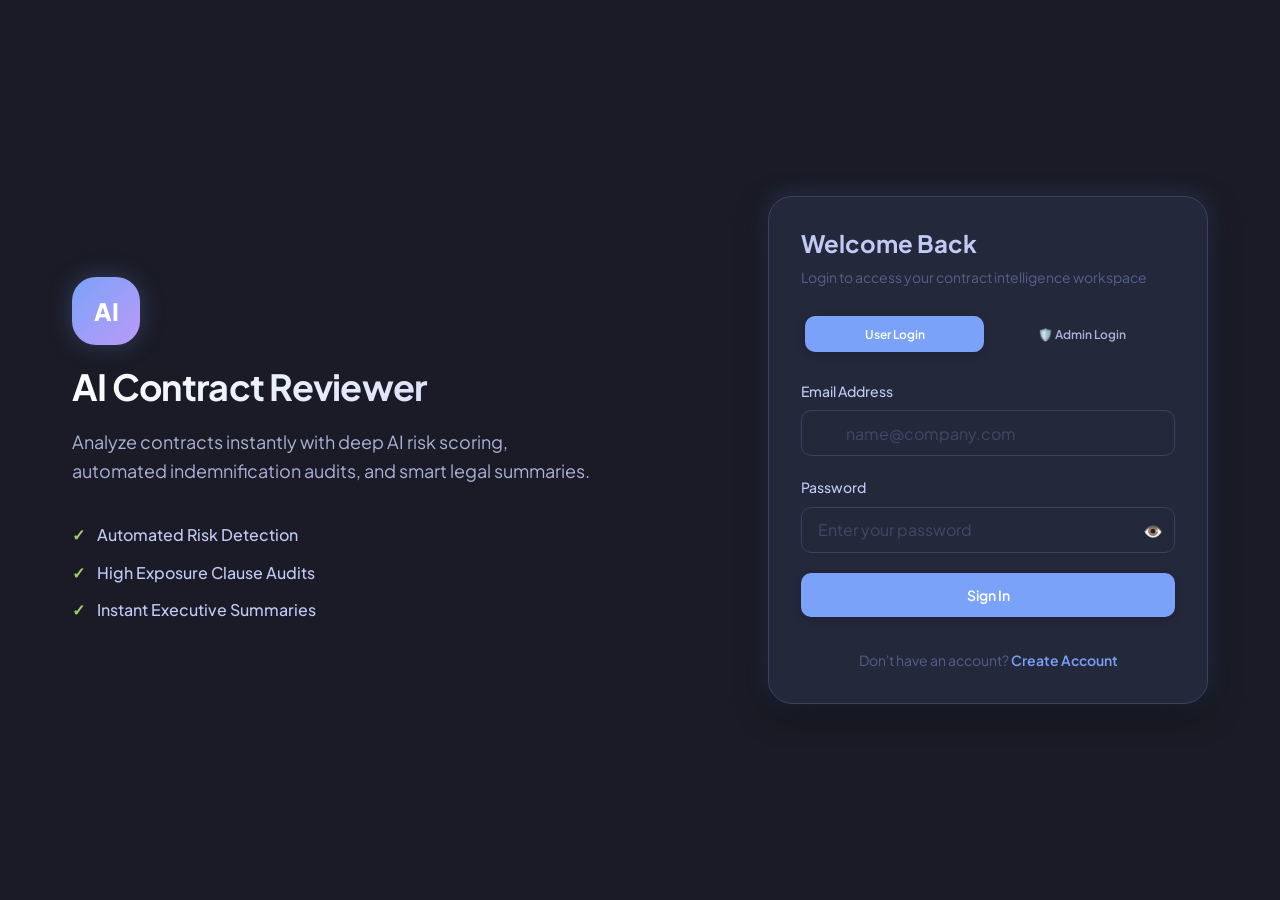
==== Frontend/index.html @ f188f784 "exist project" ====
<!doctype html>
<html lang="en">
  <head>
    <meta charset="UTF-8" />
    <meta name="viewport" content="width=device-width, initial-scale=1.0" />
    <meta name="description" content="AI-powered contract reviewer for intelligent risk detection, clause breakdown, and legal insights." />
    <title>AI Contract Reviewer - Sign In</title>

    <!-- Global Theme & Component Styles -->
    <link rel="stylesheet" href="./css/theme.css" />
    <link rel="stylesheet" href="./css/components/button.css" />
    <link rel="stylesheet" href="./css/components/card.css" />
    <link rel="stylesheet" href="./css/components/input.css" />
    <link rel="stylesheet" href="./css/login.css" />
  </head>

  <body>
    <!-- Toast Notification Container -->
    <div id="toast-container" class="toast-container"></div>

    <main class="login-container">
      <!-- Branding Section -->
      <section class="brand-section">
        <div class="brand-logo" aria-label="AI Logo">AI</div>
        <h1>AI Contract Reviewer</h1>
        <p>
          Analyze contracts instantly with deep AI risk scoring, automated indemnification audits, and smart legal summaries.
        </p>

        <div class="feature-list">
          <span><strong class="check-icon">✓</strong> Automated Risk Detection</span>
          <span><strong class="check-icon">✓</strong> High Exposure Clause Audits</span>
          <span><strong class="check-icon">✓</strong> Instant Executive Summaries</span>
        </div>
      </section>

      <!-- Login Card -->
      <section class="card card-glass login-card">
        <div class="login-header">
          <h2 id="login-title">Welcome Back</h2>
          <p id="login-subtitle">Login to access your contract intelligence workspace</p>
        </div>

        <!-- Login Mode Switcher Tabs -->
        <div class="login-mode-tabs" style="display: flex; gap: 0.5rem; margin-bottom: 1.5rem; background: var(--color-surface); padding: 0.25rem; border-radius: var(--radius-md);">
          <button type="button" id="userModeBtn" class="btn btn-sm btn-primary" style="flex: 1;">User Login</button>
          <button type="button" id="adminModeBtn" class="btn btn-sm btn-ghost" style="flex: 1;">🛡️ Admin Login</button>
        </div>

        <form id="login-form" novalidate>
          <div class="input-group">
            <label class="input-label" for="email">Email Address</label>
            <div class="input-wrapper">
              <input
                class="input"
                id="email"
                type="email"
                placeholder="name@company.com"
                autocomplete="email"
                required
              />
            </div>
          </div>

          <div class="input-group">
            <label class="input-label" for="password">Password</label>
            <div class="password-wrapper">
              <input
                class="input"
                id="password"
                type="password"
                placeholder="Enter your password"
                autocomplete="current-password"
                required
              />
              <button type="button" class="password-toggle" id="togglePassword" aria-label="Toggle password visibility">
                👁️
              </button>
            </div>
          </div>

          <button type="submit" class="btn btn-primary btn-block" id="loginButton">
            Sign In
          </button>

          <div class="auth-footer" id="auth-footer">
            <p>Don't have an account? <a href="register.html" class="auth-link">Create Account</a></p>
          </div>
        </form>
      </section>
    </main>

    <!-- Scripts -->
    <script src="./js/api.js"></script>
    <script src="./js/auth.js"></script>
  </body>
</html>
---- Frontend/css/theme.css ----
/* ==========================================
   AI Contract Reviewer - Design System Theme
   Theme: Tokyo Night AI SaaS
========================================== */

@import url('https://fonts.googleapis.com/css2?family=Plus+Jakarta+Sans:wght@300;400;500;600;700;800&family=JetBrains+Mono:wght@400;500;600&display=swap');

:root {
  /* Color Palette - Tokyo Night Premium Dark */
  --color-bg: #1a1b26;
  --color-bg-secondary: #16161e;
  --color-surface: #24283b;
  --color-surface-hover: #2f354f;
  --color-surface-elevated: #1f2335;
  --color-border: #3b4261;
  --color-border-subtle: #292e42;

  /* Accent Colors */
  --color-primary: #7aa2f8;
  --color-primary-hover: #89ddff;
  --color-primary-muted: rgba(122, 162, 247, 0.15);
  --color-secondary: #bb9af7;
  --color-accent: #7dcfff;

  /* Status Colors */
  --color-success: #9ece6a;
  --color-warning: #e0af68;
  --color-danger: #f7768e;
  --color-info: #7dcfff;

  /* Text Colors */
  --color-text-light: #c0caf5;
  --color-text: #a9b1d6;
  --color-text-muted: #565f89;
  --color-text-disabled: #414868;

  /* Gradients */
  --gradient-primary: linear-gradient(135deg, #7aa2f8 0%, #bb9af7 100%);
  --gradient-glow: linear-gradient(135deg, rgba(122, 162, 247, 0.2) 0%, rgba(187, 154, 247, 0.2) 100%);
  --gradient-surface: linear-gradient(180deg, rgba(36, 40, 59, 0.8) 0%, rgba(26, 27, 38, 0.9) 100%);
  --gradient-danger: linear-gradient(135deg, #f7768e 0%, #ff9e64 100%);

  /* Typography */
  --font-family: 'Plus Jakarta Sans', -apple-system, BlinkMacSystemFont, 'Segoe UI', Roboto, sans-serif;
  --font-mono: 'JetBrains Mono', monospace;

  --font-xs: 0.75rem;     /* 12px */
  --font-sm: 0.875rem;    /* 14px */
  --font-md: 1rem;        /* 16px */
  --font-lg: 1.125rem;    /* 18px */
  --font-xl: 1.25rem;     /* 20px */
  --font-2xl: 1.5rem;     /* 24px */
  --font-3xl: 1.875rem;   /* 30px */
  --font-4xl: 2.25rem;    /* 36px */

  --weight-normal: 400;
  --weight-medium: 500;
  --weight-semibold: 600;
  --weight-bold: 700;
  --weight-extrabold: 800;

  /* Spacing */
  --space-1: 0.25rem;   /* 4px */
  --space-2: 0.5rem;    /* 8px */
  --space-3: 0.75rem;   /* 12px */
  --space-4: 1rem;      /* 16px */
  --space-5: 1.25rem;   /* 20px */
  --space-6: 1.5rem;    /* 24px */
  --space-8: 2rem;      /* 32px */
  --space-10: 2.5rem;   /* 40px */
  --space-12: 3rem;     /* 48px */

  /* Border Radii */
  --radius-sm: 6px;
  --radius-md: 10px;
  --radius-lg: 16px;
  --radius-xl: 24px;
  --radius-round: 9999px;

  /* Shadows */
  --shadow-sm: 0 2px 8px rgba(0, 0, 0, 0.2);
  --shadow-md: 0 4px 20px rgba(0, 0, 0, 0.35);
  --shadow-lg: 0 10px 30px rgba(0, 0, 0, 0.5);
  --shadow-glow: 0 0 25px rgba(122, 162, 247, 0.25);

  /* Layout */
  --sidebar-width: 260px;
  --header-height: 70px;
  --container-width: 1200px;
  --z-fixed: 100;
  --z-modal: 1000;

  /* Transitions */
  --transition-fast: 0.15s ease;
  --transition-normal: 0.25s cubic-bezier(0.4, 0, 0.2, 1);
  --transition-slow: 0.4s cubic-bezier(0.4, 0, 0.2, 1);
}

/* ==========================================
   CSS Reset & Base Styles
========================================== */
*, *::before, *::after {
  box-sizing: border-box;
  margin: 0;
  padding: 0;
}

html {
  font-size: 16px;
  scroll-behavior: smooth;
  color-scheme: dark;
}

body {
  font-family: var(--font-family);
  background-color: var(--color-bg);
  color: var(--color-text);
  line-height: 1.6;
  min-height: 100vh;
  -webkit-font-smoothing: antialiased;
  -moz-osx-font-smoothing: grayscale;
  overflow-x: hidden;
}

a {
  color: var(--color-primary);
  text-decoration: none;
  transition: color var(--transition-fast);
}

a:hover {
  color: var(--color-primary-hover);
}

h1, h2, h3, h4, h5, h6 {
  color: var(--color-text-light);
  font-weight: var(--weight-bold);
  line-height: 1.2;
}

button, input, select, textarea {
  font-family: inherit;
  font-size: inherit;
  color: inherit;
}

button {
  cursor: pointer;
  border: none;
  background: none;
}

ul, ol {
  list-style: none;
}

img, svg {
  max-width: 100%;
  display: block;
}

/* Custom Scrollbars */
::-webkit-scrollbar {
  width: 8px;
  height: 8px;
}

::-webkit-scrollbar-track {
  background: var(--color-bg-secondary);
}

::-webkit-scrollbar-thumb {
  background: var(--color-border);
  border-radius: var(--radius-round);
}

::-webkit-scrollbar-thumb:hover {
  background: var(--color-text-muted);
}

/* ==========================================
   Toast Notification Component
========================================== */
.toast-container {
  position: fixed;
  bottom: 24px;
  right: 24px;
  z-index: var(--z-modal);
  display: flex;
  flex-direction: column;
  gap: 12px;
  pointer-events: none;
}

.toast {
  pointer-events: auto;
  min-width: 300px;
  max-width: 420px;
  padding: 14px 18px;
  border-radius: var(--radius-md);
  background: var(--color-surface-elevated);
  border: 1px solid var(--color-border);
  color: var(--color-text-light);
  font-size: var(--font-sm);
  font-weight: var(--weight-medium);
  box-shadow: var(--shadow-lg);
  display: flex;
  align-items: center;
  gap: 12px;
  transform: translateY(20px);
  opacity: 0;
  transition: all var(--transition-normal);
}

.toast.show {
  transform: translateY(0);
  opacity: 1;
}

.toast-success {
  border-left: 4px solid var(--color-success);
}

.toast-error {
  border-left: 4px solid var(--color-danger);
}

.toast-info {
  border-left: 4px solid var(--color-info);
}

/* ==========================================
   Modal Component Overlay
========================================== */
.modal-backdrop {
  position: fixed;
  top: 0;
  left: 0;
  width: 100vw;
  height: 100vh;
  background: rgba(15, 16, 22, 0.75);
  backdrop-filter: blur(8px);
  z-index: var(--z-modal);
  display: flex;
  align-items: center;
  justify-content: center;
  padding: var(--space-4);
  opacity: 0;
  visibility: hidden;
  transition: all var(--transition-normal);
}

.modal-backdrop.active {
  opacity: 1;
  visibility: visible;
}

.modal-content {
  background: var(--color-surface);
  border: 1px solid var(--color-border);
  border-radius: var(--radius-xl);
  width: 100%;
  max-width: 540px;
  padding: var(--space-8);
  box-shadow: var(--shadow-lg), var(--shadow-glow);
  transform: scale(0.95) translateY(10px);
  transition: all var(--transition-normal);
}

.modal-backdrop.active .modal-content {
  transform: scale(1) translateY(0);
}
---- Frontend/css/components/button.css ----
/*
==================================================

AI Contract Reviewer

File:
button.css

Responsibility:
Reusable Button Components

Author:
OpenAI + Parth

Theme:
Tokyo Night AI SaaS

==================================================
*/

/* ==================================================
   BASE BUTTON
================================================== */

.btn {
  display: inline-flex;

  align-items: center;

  justify-content: center;

  gap: var(--space-2);

  height: 44px;

  padding: 0 var(--space-6);

  border-radius: var(--radius-md);

  font-size: var(--font-sm);

  font-weight: var(--weight-semibold);

  font-family: var(--font-family);

  color: var(--color-text-light);

  background: transparent;

  border: 1px solid transparent;

  transition: all var(--transition-normal);

  user-select: none;

  white-space: nowrap;
}

/* ==================================================
   BUTTON HOVER
================================================== */

.btn:hover {
  transform: translateY(-1px);
}

/* ==================================================
   BUTTON ACTIVE
================================================== */

.btn:active {
  transform: translateY(0);
}

/* ==================================================
   BUTTON DISABLED
================================================== */

.btn:disabled {
  opacity: 0.5;

  cursor: not-allowed;

  transform: none;
}

/* ==================================================
   PRIMARY BUTTON
================================================== */

.btn-primary {
  color: #ffffff;

  background: var(--color-primary);

  box-shadow: var(--shadow-sm);
}

.btn-primary:hover {
  background: var(--color-primary-hover);

  box-shadow: var(--shadow-glow);
}

/* ==================================================
   SECONDARY BUTTON
================================================== */

.btn-secondary {
  color: #ffffff;

  background: var(--color-secondary);

  box-shadow: var(--shadow-sm);
}

.btn-secondary:hover {
  opacity: 0.9;

  box-shadow: var(--shadow-glow);
}

/* ==================================================
   OUTLINE BUTTON
================================================== */

.btn-outline {
  color: var(--color-primary);

  background: transparent;

  border: 1px solid var(--color-primary);
}

.btn-outline:hover {
  color: #ffffff;

  background: var(--color-primary);
}

/* ==================================================
   SUCCESS BUTTON
================================================== */

.btn-success {
  color: #ffffff;

  background: var(--color-success);
}

.btn-success:hover {
  filter: brightness(1.1);
}

/* ==================================================
   WARNING BUTTON
================================================== */

.btn-warning {
  color: #ffffff;

  background: var(--color-warning);
}

/* ==================================================
   DANGER BUTTON
================================================== */

.btn-danger {
  color: #ffffff;

  background: var(--color-danger);
}

.btn-danger:hover {
  filter: brightness(1.1);
}

/* ==================================================
   GHOST BUTTON
================================================== */

.btn-ghost {
  color: var(--color-text);

  background: transparent;
}

.btn-ghost:hover {
  background: var(--color-surface-hover);
}

/* ==================================================
   ICON BUTTON
================================================== */

.btn-icon {
  width: 44px;

  height: 44px;

  padding: 0;

  border-radius: var(--radius-md);
}

/* ==================================================
   BUTTON SIZES
================================================== */

/*
   Small
*/

.btn-sm {
  height: 36px;

  padding: 0 var(--space-4);

  font-size: var(--font-xs);
}

/*
   Large
*/

.btn-lg {
  height: 52px;

  padding: 0 var(--space-8);

  font-size: var(--font-md);
}

/* ==================================================
   FULL WIDTH BUTTON
================================================== */

.btn-block {
  width: 100%;
}

/* ==================================================
   LOADING STATE
================================================== */

.btn-loading {
  position: relative;

  color: transparent;

  pointer-events: none;
}

.btn-loading::after {
  content: "";

  width: 18px;

  height: 18px;

  border-radius: 50%;

  border: 2px solid rgba(255, 255, 255, 0.4);

  border-top-color: #ffffff;

  animation: button-spin 0.8s linear infinite;

  position: absolute;
}

/* ==================================================
   BUTTON ANIMATION
================================================== */

@keyframes button-spin {
  from {
    transform: rotate(0deg);
  }

  to {
    transform: rotate(360deg);
  }
}

/* ==================================================
   RESPONSIVE
================================================== */

@media (max-width: 768px) {
  .btn {
    width: 100%;
  }
}
---- Frontend/css/components/card.css ----
/*
==================================================

AI Contract Reviewer

File:
card.css

Responsibility:
Reusable Card Components

Author:
OpenAI + Parth

Theme:
Tokyo Night AI SaaS

==================================================
*/

/* ==================================================
   BASE CARD
================================================== */

.card {
  background: var(--color-surface);

  border: 1px solid var(--color-border);

  border-radius: var(--radius-lg);

  box-shadow: var(--shadow-md);

  padding: var(--space-6);

  transition: all var(--transition-normal);

  overflow: hidden;
}

/* ==================================================
   CARD HOVER
================================================== */

.card-hover:hover {
  transform: translateY(-4px);

  border-color: rgba(122, 162, 247, 0.35);

  box-shadow: var(--shadow-glow);
}

/* ==================================================
   GLASS CARD
================================================== */

.card-glass {
  background: rgba(36, 40, 59, 0.75);

  backdrop-filter: blur(14px);

  border: 1px solid rgba(255, 255, 255, 0.08);
}

/* ==================================================
   CARD HEADER
================================================== */

.card-header {
  display: flex;

  align-items: center;

  justify-content: space-between;

  gap: var(--space-4);

  margin-bottom: var(--space-5);
}

/* ==================================================
   CARD TITLE
================================================== */

.card-title {
  color: var(--color-text-light);

  font-size: var(--font-lg);

  font-weight: var(--weight-semibold);

  line-height: 1.3;
}

/* ==================================================
   CARD DESCRIPTION
================================================== */

.card-description {
  margin-top: var(--space-2);

  color: var(--color-text-muted);

  font-size: var(--font-sm);
}

/* ==================================================
   CARD BODY
================================================== */

.card-body {
  color: var(--color-text);

  font-size: var(--font-md);
}

/* ==================================================
   CARD FOOTER
================================================== */

.card-footer {
  display: flex;

  align-items: center;

  justify-content: flex-end;

  gap: var(--space-3);

  margin-top: var(--space-6);

  padding-top: var(--space-5);

  border-top: 1px solid var(--color-border);
}

/* ==================================================
   CARD VARIANTS
================================================== */

/*
   Primary Accent Card
*/

.card-primary {
  border-color: rgba(122, 162, 247, 0.35);
}

/*
   Success Card
*/

.card-success {
  border-color: rgba(158, 206, 106, 0.35);
}

/*
   Warning Card
*/

.card-warning {
  border-color: rgba(224, 175, 104, 0.35);
}

/*
   Danger Card
*/

.card-danger {
  border-color: rgba(247, 118, 142, 0.35);
}

/* ==================================================
   STAT CARD
================================================== */

.stat-card {
  display: flex;

  flex-direction: column;

  gap: var(--space-3);
}

.stat-label {
  color: var(--color-text-muted);

  font-size: var(--font-sm);

  font-weight: var(--weight-medium);
}

.stat-value {
  color: var(--color-text-light);

  font-size: var(--font-3xl);

  font-weight: var(--weight-bold);
}

/* ==================================================
   ICON CARD
================================================== */

.card-icon {
  width: 48px;

  height: 48px;

  display: flex;

  align-items: center;

  justify-content: center;

  border-radius: var(--radius-md);

  background: rgba(122, 162, 247, 0.15);

  color: var(--color-primary);

  font-size: var(--font-xl);
}

/* ==================================================
   EMPTY CARD
================================================== */

.card-empty {
  text-align: center;

  padding: var(--space-10);
}

.card-empty-title {
  color: var(--color-text-light);

  font-size: var(--font-xl);

  font-weight: var(--weight-semibold);
}

.card-empty-text {
  margin-top: var(--space-3);

  color: var(--color-text-muted);
}

/* ==================================================
   RESPONSIVE
================================================== */

@media (max-width: 768px) {
  .card {
    padding: var(--space-5);
  }

  .card-header {
    flex-direction: column;

    align-items: flex-start;
  }
}
---- Frontend/css/components/input.css ----
/*
==================================================

AI Contract Reviewer

File:
input.css

Responsibility:
Reusable Form Components

Author:
OpenAI + Parth

Theme:
Tokyo Night AI SaaS

==================================================
*/

/* ==================================================
   INPUT GROUP
================================================== */

.input-group {
  display: flex;

  flex-direction: column;

  gap: var(--space-2);

  width: 100%;
}

/* ==================================================
   LABEL
================================================== */

.input-label {
  color: var(--color-text-light);

  font-size: var(--font-sm);

  font-weight: var(--weight-medium);
}

/* ==================================================
   BASE INPUT
================================================== */

.input {
  width: 100%;

  height: 46px;

  padding: 0 var(--space-4);

  border-radius: var(--radius-md);

  border: 1px solid var(--color-border);

  background: var(--color-surface);

  color: var(--color-text-light);

  font-size: var(--font-md);

  transition: all var(--transition-normal);
}

/* ==================================================
   INPUT HOVER
================================================== */

.input:hover {
  border-color: rgba(122, 162, 247, 0.35);
}

/* ==================================================
   INPUT FOCUS
================================================== */

.input:focus {
  border-color: var(--color-primary);

  box-shadow: 0 0 0 3px rgba(122, 162, 247, 0.15);
}

/* ==================================================
   PLACEHOLDER
================================================== */

.input::placeholder {
  color: var(--color-text-disabled);
}

/* ==================================================
   TEXTAREA
================================================== */

.textarea {
  min-height: 120px;

  padding: var(--space-4);

  resize: vertical;

  line-height: 1.6;
}

/* ==================================================
   SELECT
================================================== */

.select {
  appearance: none;

  cursor: pointer;
}

/* ==================================================
   INPUT WITH ICON
================================================== */

.input-wrapper {
  position: relative;

  width: 100%;
}

.input-wrapper .input {
  padding-left: 44px;
}

.input-icon {
  position: absolute;

  left: var(--space-4);

  top: 50%;

  transform: translateY(-50%);

  color: var(--color-text-muted);

  pointer-events: none;
}

/* ==================================================
   PASSWORD INPUT
================================================== */

.password-wrapper {
  position: relative;
}

.password-toggle {
  position: absolute;

  right: var(--space-3);

  top: 50%;

  transform: translateY(-50%);

  color: var(--color-text-muted);

  cursor: pointer;

  transition: color var(--transition-fast);
}

.password-toggle:hover {
  color: var(--color-primary);
}

/* ==================================================
   VALIDATION STATES
================================================== */

.input-success {
  border-color: var(--color-success);
}

.input-error {
  border-color: var(--color-danger);
}

.input-warning {
  border-color: var(--color-warning);
}

/* ==================================================
   MESSAGE TEXT
================================================== */

.input-message {
  font-size: var(--font-xs);

  margin-top: var(--space-1);
}

.input-message.success {
  color: var(--color-success);
}

.input-message.error {
  color: var(--color-danger);
}

/* ==================================================
   SEARCH INPUT
================================================== */

.search-input {
  height: 42px;

  border-radius: var(--radius-round);

  background: var(--color-surface-elevated);
}

/* ==================================================
   FILE INPUT
================================================== */

.file-input {
  display: flex;

  align-items: center;

  justify-content: center;

  min-height: 120px;

  border: 1px dashed var(--color-border);

  border-radius: var(--radius-lg);

  cursor: pointer;

  transition: all var(--transition-normal);
}

.file-input:hover {
  border-color: var(--color-primary);

  background: rgba(122, 162, 247, 0.05);
}

/* ==================================================
   DISABLED
================================================== */

.input:disabled {
  opacity: 0.5;

  cursor: not-allowed;
}

/* ==================================================
   RESPONSIVE
================================================== */

@media (max-width: 768px) {
  .input {
    height: 44px;
  }
}
---- Frontend/css/login.css ----
/* ==================================================
   AI Contract Reviewer - Login & Register CSS
   Theme: Tokyo Night AI SaaS
================================================== */

.login-container {
  min-height: 100vh;
  display: grid;
  grid-template-columns: 1.2fr 440px;
  align-items: center;
  gap: var(--space-10);
  padding: var(--space-8);
  max-width: var(--container-width);
  margin: 0 auto;
}

/* Brand Section */
.brand-section {
  display: flex;
  flex-direction: column;
  gap: var(--space-5);
}

.brand-logo {
  width: 68px;
  height: 68px;
  display: flex;
  align-items: center;
  justify-content: center;
  border-radius: var(--radius-xl);
  background: var(--gradient-primary);
  color: #ffffff;
  font-size: var(--font-2xl);
  font-weight: var(--weight-extrabold);
  box-shadow: var(--shadow-glow);
  letter-spacing: -0.5px;
}

.brand-section h1 {
  font-size: var(--font-4xl);
  background: linear-gradient(135deg, #ffffff 0%, var(--color-text-light) 100%);
  -webkit-background-clip: text;
  -webkit-text-fill-color: transparent;
  letter-spacing: -0.02em;
}

.brand-section p {
  font-size: var(--font-lg);
  color: var(--color-text);
  max-width: 520px;
  line-height: 1.6;
}

/* Feature List */
.feature-list {
  display: flex;
  flex-direction: column;
  gap: var(--space-3);
  margin-top: var(--space-4);
}

.feature-list span {
  display: flex;
  align-items: center;
  gap: var(--space-3);
  color: var(--color-text-light);
  font-size: var(--font-md);
  font-weight: var(--weight-medium);
}

.check-icon {
  color: var(--color-success);
  font-weight: var(--weight-bold);
}

/* Login Card */
.login-card {
  padding: var(--space-8);
  background: var(--color-surface);
  border: 1px solid var(--color-border);
  border-radius: var(--radius-xl);
  box-shadow: var(--shadow-lg), var(--shadow-glow);
  animation: login-enter 400ms ease;
}

.login-header {
  margin-bottom: var(--space-6);
}

.login-header h2 {
  font-size: var(--font-2xl);
  margin-bottom: var(--space-2);
  color: var(--color-text-light);
}

.login-header p {
  color: var(--color-text-muted);
  font-size: var(--font-sm);
}

/* Form Elements */
#login-form, #registerForm {
  display: flex;
  flex-direction: column;
  gap: var(--space-5);
}

.auth-footer {
  text-align: center;
  margin-top: var(--space-3);
  font-size: var(--font-sm);
  color: var(--color-text-muted);
}

.auth-link {
  color: var(--color-primary);
  font-weight: var(--weight-semibold);
}

.auth-link:hover {
  text-decoration: underline;
}

@keyframes login-enter {
  from {
    opacity: 0;
    transform: translateY(20px);
  }
  to {
    opacity: 1;
    transform: translateY(0);
  }
}

/* Responsive Layout */
@media (max-width: 992px) {
  .login-container {
    grid-template-columns: 1fr;
    max-width: 520px;
    padding: var(--space-6) var(--space-4);
  }

  .brand-section {
    text-align: center;
    align-items: center;
  }
}

@media (max-width: 576px) {
  .login-card {
    padding: var(--space-6);
  }

  .brand-section h1 {
    font-size: var(--font-3xl);
  }
}
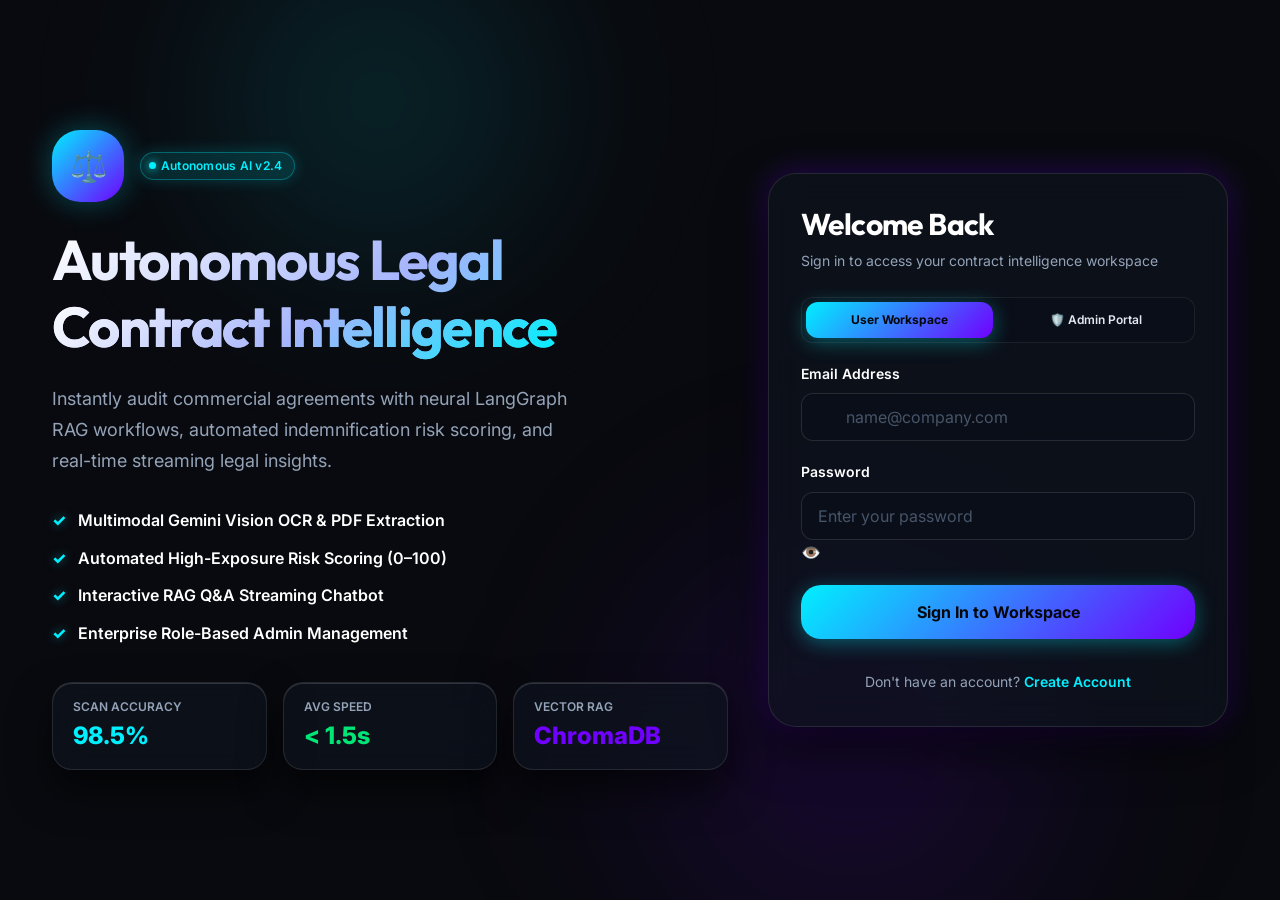
==== commit ce826f53: "Frontend Change Compelitely" ====
--- a/Frontend/index.html
+++ b/Frontend/index.html
@@ -3,48 +3,76 @@
   <head>
     <meta charset="UTF-8" />
     <meta name="viewport" content="width=device-width, initial-scale=1.0" />
-    <meta name="description" content="AI-powered contract reviewer for intelligent risk detection, clause breakdown, and legal insights." />
-    <title>AI Contract Reviewer - Sign In</title>
+    <meta name="description" content="AI-powered legal contract reviewer for automated risk detection, indemnification audits, and RAG Q&A." />
+    <title>AI Contract Reviewer - Autonomous Legal Intelligence</title>
 
-    <!-- Global Theme & Component Styles -->
+    <!-- Google Fonts & Component CSS -->
     <link rel="stylesheet" href="./css/theme.css" />
     <link rel="stylesheet" href="./css/components/button.css" />
     <link rel="stylesheet" href="./css/components/card.css" />
+    <link rel="stylesheet" href="./css/components/badge.css" />
     <link rel="stylesheet" href="./css/components/input.css" />
     <link rel="stylesheet" href="./css/login.css" />
   </head>
 
   <body>
-    <!-- Toast Notification Container -->
+    <!-- Toast Notifications -->
     <div id="toast-container" class="toast-container"></div>
 
     <main class="login-container">
-      <!-- Branding Section -->
+      <!-- Left Hero Showcase -->
       <section class="brand-section">
-        <div class="brand-logo" aria-label="AI Logo">AI</div>
-        <h1>AI Contract Reviewer</h1>
+        <div style="display: flex; align-items: center; gap: 16px;">
+          <div class="brand-logo" aria-label="AI Logo">⚖️</div>
+          <div>
+            <span class="badge badge-primary badge-dot">Autonomous AI v2.4</span>
+          </div>
+        </div>
+
+        <h1>
+          Autonomous Legal <br />
+          <span class="gradient-text">Contract Intelligence</span>
+        </h1>
+
         <p>
-          Analyze contracts instantly with deep AI risk scoring, automated indemnification audits, and smart legal summaries.
+          Instantly audit commercial agreements with neural LangGraph RAG workflows, automated indemnification risk scoring, and real-time streaming legal insights.
         </p>
 
         <div class="feature-list">
-          <span><strong class="check-icon">✓</strong> Automated Risk Detection</span>
-          <span><strong class="check-icon">✓</strong> High Exposure Clause Audits</span>
-          <span><strong class="check-icon">✓</strong> Instant Executive Summaries</span>
+          <span><strong class="check-icon">✓</strong> Multimodal Gemini Vision OCR & PDF Extraction</span>
+          <span><strong class="check-icon">✓</strong> Automated High-Exposure Risk Scoring (0–100)</span>
+          <span><strong class="check-icon">✓</strong> Interactive RAG Q&A Streaming Chatbot</span>
+          <span><strong class="check-icon">✓</strong> Enterprise Role-Based Admin Management</span>
+        </div>
+
+        <!-- Live Showcase Metric Cards -->
+        <div style="display: flex; gap: 16px; margin-top: 12px; flex-wrap: wrap;">
+          <div class="glass-card" style="padding: 14px 20px; flex: 1; min-width: 140px;">
+            <div style="font-size: var(--font-xs); color: var(--color-text-muted); font-weight: 600;">SCAN ACCURACY</div>
+            <div style="font-size: var(--font-2xl); font-weight: 800; color: #00f0ff;">98.5%</div>
+          </div>
+          <div class="glass-card" style="padding: 14px 20px; flex: 1; min-width: 140px;">
+            <div style="font-size: var(--font-xs); color: var(--color-text-muted); font-weight: 600;">AVG SPEED</div>
+            <div style="font-size: var(--font-2xl); font-weight: 800; color: #00e676;">< 1.5s</div>
+          </div>
+          <div class="glass-card" style="padding: 14px 20px; flex: 1; min-width: 140px;">
+            <div style="font-size: var(--font-xs); color: var(--color-text-muted); font-weight: 600;">VECTOR RAG</div>
+            <div style="font-size: var(--font-2xl); font-weight: 800; color: #7000ff;">ChromaDB</div>
+          </div>
         </div>
       </section>
 
-      <!-- Login Card -->
-      <section class="card card-glass login-card">
+      <!-- Right Glassmorphic Auth Card -->
+      <section class="card glass-card login-card">
         <div class="login-header">
           <h2 id="login-title">Welcome Back</h2>
-          <p id="login-subtitle">Login to access your contract intelligence workspace</p>
+          <p id="login-subtitle">Sign in to access your contract intelligence workspace</p>
         </div>
 
-        <!-- Login Mode Switcher Tabs -->
-        <div class="login-mode-tabs" style="display: flex; gap: 0.5rem; margin-bottom: 1.5rem; background: var(--color-surface); padding: 0.25rem; border-radius: var(--radius-md);">
-          <button type="button" id="userModeBtn" class="btn btn-sm btn-primary" style="flex: 1;">User Login</button>
-          <button type="button" id="adminModeBtn" class="btn btn-sm btn-ghost" style="flex: 1;">🛡️ Admin Login</button>
+        <!-- Role Mode Switcher -->
+        <div style="display: flex; gap: 8px; margin-bottom: 20px; background: rgba(10, 14, 24, 0.6); padding: 4px; border-radius: var(--radius-md); border: 1px solid rgba(255, 255, 255, 0.08);">
+          <button type="button" id="userModeBtn" class="btn btn-sm btn-primary" style="flex: 1;">User Workspace</button>
+          <button type="button" id="adminModeBtn" class="btn btn-sm btn-ghost" style="flex: 1;">🛡️ Admin Portal</button>
         </div>
 
         <form id="login-form" novalidate>
@@ -79,8 +107,8 @@
             </div>
           </div>
 
-          <button type="submit" class="btn btn-primary btn-block" id="loginButton">
-            Sign In
+          <button type="submit" class="btn btn-primary btn-block btn-lg" id="loginButton">
+            Sign In to Workspace
           </button>
 
           <div class="auth-footer" id="auth-footer">
--- a/Frontend/css/theme.css
+++ b/Frontend/css/theme.css
@@ -1,47 +1,60 @@
 /* ==========================================
-   AI Contract Reviewer - Design System Theme
-   Theme: Tokyo Night AI SaaS
+   AI Contract Reviewer - Premium Glassmorphism Theme
+   Showcase Theme: Midnight Neon Cyber-Legal AI
 ========================================== */
 
-@import url('https://fonts.googleapis.com/css2?family=Plus+Jakarta+Sans:wght@300;400;500;600;700;800&family=JetBrains+Mono:wght@400;500;600&display=swap');
+@import url('https://fonts.googleapis.com/css2?family=Outfit:wght@300;400;500;600;700;800;900&family=Inter:wght@300;400;500;600;700&family=JetBrains+Mono:wght@400;500;600&display=swap');
 
 :root {
-  /* Color Palette - Tokyo Night Premium Dark */
-  --color-bg: #1a1b26;
-  --color-bg-secondary: #16161e;
-  --color-surface: #24283b;
-  --color-surface-hover: #2f354f;
-  --color-surface-elevated: #1f2335;
-  --color-border: #3b4261;
-  --color-border-subtle: #292e42;
-
-  /* Accent Colors */
-  --color-primary: #7aa2f8;
-  --color-primary-hover: #89ddff;
-  --color-primary-muted: rgba(122, 162, 247, 0.15);
-  --color-secondary: #bb9af7;
-  --color-accent: #7dcfff;
-
-  /* Status Colors */
-  --color-success: #9ece6a;
-  --color-warning: #e0af68;
-  --color-danger: #f7768e;
-  --color-info: #7dcfff;
-
-  /* Text Colors */
-  --color-text-light: #c0caf5;
-  --color-text: #a9b1d6;
-  --color-text-muted: #565f89;
-  --color-text-disabled: #414868;
+  /* Ultra-Deep Midnight Dark Palette */
+  --color-bg: #090a0f;
+  --color-bg-secondary: #0d0f17;
+  --color-surface: rgba(18, 22, 34, 0.7);
+  --color-surface-hover: rgba(28, 34, 52, 0.85);
+  --color-surface-solid: #121622;
+  --color-surface-elevated: rgba(24, 30, 46, 0.8);
+  --color-border: rgba(255, 255, 255, 0.1);
+  --color-border-subtle: rgba(255, 255, 255, 0.05);
+  --color-border-glow: rgba(0, 240, 255, 0.3);
+
+  /* Vibrant Cyber Neon Accents */
+  --color-primary: #00f0ff;
+  --color-primary-hover: #33f3ff;
+  --color-primary-muted: rgba(0, 240, 255, 0.12);
+  --color-secondary: #7000ff;
+  --color-secondary-hover: #8b29ff;
+  --color-accent: #00ff88;
+
+  /* Risk & Status Colors */
+  --color-success: #00e676;
+  --color-warning: #ffab00;
+  --color-danger: #ff1744;
+  --color-info: #00f0ff;
+
+  /* Crisp Typography Colors */
+  --color-text-light: #ffffff;
+  --color-text: #e2e8f0;
+  --color-text-muted: #94a3b8;
+  --color-text-disabled: #475569;
+
+  /* Glassmorphism Tokens */
+  --glass-bg: rgba(15, 20, 32, 0.65);
+  --glass-bg-hover: rgba(22, 29, 46, 0.8);
+  --glass-border: 1px solid rgba(255, 255, 255, 0.1);
+  --glass-blur: blur(16px);
+  --glass-shadow: 0 20px 40px rgba(0, 0, 0, 0.6), inset 0 1px 0 rgba(255, 255, 255, 0.15);
 
   /* Gradients */
-  --gradient-primary: linear-gradient(135deg, #7aa2f8 0%, #bb9af7 100%);
-  --gradient-glow: linear-gradient(135deg, rgba(122, 162, 247, 0.2) 0%, rgba(187, 154, 247, 0.2) 100%);
-  --gradient-surface: linear-gradient(180deg, rgba(36, 40, 59, 0.8) 0%, rgba(26, 27, 38, 0.9) 100%);
-  --gradient-danger: linear-gradient(135deg, #f7768e 0%, #ff9e64 100%);
-
-  /* Typography */
-  --font-family: 'Plus Jakarta Sans', -apple-system, BlinkMacSystemFont, 'Segoe UI', Roboto, sans-serif;
+  --gradient-primary: linear-gradient(135deg, #00f0ff 0%, #7000ff 100%);
+  --gradient-accent: linear-gradient(135deg, #7000ff 0%, #ff007f 100%);
+  --gradient-glow: linear-gradient(135deg, rgba(0, 240, 255, 0.25) 0%, rgba(112, 0, 255, 0.25) 100%);
+  --gradient-surface: linear-gradient(180deg, rgba(20, 26, 42, 0.7) 0%, rgba(10, 14, 24, 0.85) 100%);
+  --gradient-danger: linear-gradient(135deg, #ff1744 0%, #ff9100 100%);
+  --gradient-text: linear-gradient(135deg, #ffffff 0%, #a5b4fc 50%, #00f0ff 100%);
+
+  /* Typography Fonts */
+  --font-family: 'Inter', -apple-system, BlinkMacSystemFont, 'Segoe UI', Roboto, sans-serif;
+  --font-heading: 'Outfit', -apple-system, BlinkMacSystemFont, sans-serif;
   --font-mono: 'JetBrains Mono', monospace;
 
   --font-xs: 0.75rem;     /* 12px */
@@ -51,7 +64,8 @@
   --font-xl: 1.25rem;     /* 20px */
   --font-2xl: 1.5rem;     /* 24px */
   --font-3xl: 1.875rem;   /* 30px */
-  --font-4xl: 2.25rem;    /* 36px */
+  --font-4xl: 2.5rem;     /* 40px */
+  --font-5xl: 3.5rem;     /* 56px */
 
   --weight-normal: 400;
   --weight-medium: 500;
@@ -60,45 +74,44 @@
   --weight-extrabold: 800;
 
   /* Spacing */
-  --space-1: 0.25rem;   /* 4px */
-  --space-2: 0.5rem;    /* 8px */
-  --space-3: 0.75rem;   /* 12px */
-  --space-4: 1rem;      /* 16px */
-  --space-5: 1.25rem;   /* 20px */
-  --space-6: 1.5rem;    /* 24px */
-  --space-8: 2rem;      /* 32px */
-  --space-10: 2.5rem;   /* 40px */
-  --space-12: 3rem;     /* 48px */
+  --space-1: 0.25rem;
+  --space-2: 0.5rem;
+  --space-3: 0.75rem;
+  --space-4: 1rem;
+  --space-5: 1.25rem;
+  --space-6: 1.5rem;
+  --space-8: 2rem;
+  --space-10: 2.5rem;
+  --space-12: 3rem;
 
   /* Border Radii */
-  --radius-sm: 6px;
-  --radius-md: 10px;
-  --radius-lg: 16px;
-  --radius-xl: 24px;
+  --radius-sm: 8px;
+  --radius-md: 12px;
+  --radius-lg: 20px;
+  --radius-xl: 28px;
   --radius-round: 9999px;
 
   /* Shadows */
-  --shadow-sm: 0 2px 8px rgba(0, 0, 0, 0.2);
-  --shadow-md: 0 4px 20px rgba(0, 0, 0, 0.35);
-  --shadow-lg: 0 10px 30px rgba(0, 0, 0, 0.5);
-  --shadow-glow: 0 0 25px rgba(122, 162, 247, 0.25);
+  --shadow-sm: 0 4px 12px rgba(0, 0, 0, 0.3);
+  --shadow-md: 0 8px 30px rgba(0, 0, 0, 0.5);
+  --shadow-lg: 0 20px 50px rgba(0, 0, 0, 0.7);
+  --shadow-glow-cyan: 0 0 30px rgba(0, 240, 255, 0.3);
+  --shadow-glow-purple: 0 0 30px rgba(112, 0, 255, 0.35);
 
   /* Layout */
   --sidebar-width: 260px;
-  --header-height: 70px;
-  --container-width: 1200px;
+  --header-height: 76px;
+  --container-width: 1240px;
   --z-fixed: 100;
   --z-modal: 1000;
 
   /* Transitions */
-  --transition-fast: 0.15s ease;
-  --transition-normal: 0.25s cubic-bezier(0.4, 0, 0.2, 1);
-  --transition-slow: 0.4s cubic-bezier(0.4, 0, 0.2, 1);
-}
-
-/* ==========================================
-   CSS Reset & Base Styles
-========================================== */
+  --transition-fast: 0.15s cubic-bezier(0.4, 0, 0.2, 1);
+  --transition-normal: 0.3s cubic-bezier(0.4, 0, 0.2, 1);
+  --transition-bounce: 0.4s cubic-bezier(0.175, 0.885, 0.32, 1.275);
+}
+
+/* Base Reset */
 *, *::before, *::after {
   box-sizing: border-box;
   margin: 0;
@@ -120,22 +133,60 @@
   -webkit-font-smoothing: antialiased;
   -moz-osx-font-smoothing: grayscale;
   overflow-x: hidden;
+  position: relative;
+}
+
+/* Ambient Background Mesh Spheres */
+body::before {
+  content: "";
+  position: fixed;
+  top: -150px;
+  left: 10%;
+  width: 500px;
+  height: 500px;
+  background: radial-gradient(circle, rgba(0, 240, 255, 0.15) 0%, rgba(0, 0, 0, 0) 70%);
+  filter: blur(80px);
+  z-index: -2;
+  pointer-events: none;
+  animation: floatOrb 12s infinite alternate ease-in-out;
+}
+
+body::after {
+  content: "";
+  position: fixed;
+  bottom: -150px;
+  right: 10%;
+  width: 600px;
+  height: 600px;
+  background: radial-gradient(circle, rgba(112, 0, 255, 0.18) 0%, rgba(0, 0, 0, 0) 70%);
+  filter: blur(90px);
+  z-index: -1;
+  pointer-events: none;
+  animation: floatOrb 16s infinite alternate-reverse ease-in-out;
+}
+
+@keyframes floatOrb {
+  0% { transform: translate(0, 0) scale(1); }
+  100% { transform: translate(40px, 50px) scale(1.1); }
 }
 
 a {
   color: var(--color-primary);
   text-decoration: none;
-  transition: color var(--transition-fast);
+  transition: all var(--transition-fast);
 }
 
 a:hover {
   color: var(--color-primary-hover);
+  text-shadow: 0 0 10px rgba(0, 240, 255, 0.4);
 }
 
 h1, h2, h3, h4, h5, h6 {
+  font-family: var(--font-heading);
   color: var(--color-text-light);
   font-weight: var(--weight-bold);
   line-height: 1.2;
+  letter-spacing: -0.02em;
 }
 
 button, input, select, textarea {
@@ -150,16 +201,32 @@
   background: none;
 }
 
-ul, ol {
-  list-style: none;
-}
-
-img, svg {
-  max-width: 100%;
-  display: block;
-}
-
-/* Custom Scrollbars */
+/* Text Gradient Utility */
+.gradient-text {
+  background: var(--gradient-text);
+  -webkit-background-clip: text;
+  -webkit-text-fill-color: transparent;
+  display: inline-block;
+}
+
+/* Glass Card Component Utility */
+.glass-card {
+  background: var(--glass-bg);
+  backdrop-filter: var(--glass-blur);
+  -webkit-backdrop-filter: var(--glass-blur);
+  border: var(--glass-border);
+  border-radius: var(--radius-lg);
+  box-shadow: var(--glass-shadow);
+  transition: all var(--transition-normal);
+}
+
+.glass-card:hover {
+  background: var(--glass-bg-hover);
+  border-color: rgba(0, 240, 255, 0.25);
+  box-shadow: var(--glass-shadow), var(--shadow-glow-cyan);
+}
+
+/* Scrollbars */
 ::-webkit-scrollbar {
   width: 8px;
   height: 8px;
@@ -170,21 +237,19 @@
 }
 
 ::-webkit-scrollbar-thumb {
-  background: var(--color-border);
+  background: rgba(255, 255, 255, 0.15);
   border-radius: var(--radius-round);
 }
 
 ::-webkit-scrollbar-thumb:hover {
-  background: var(--color-text-muted);
-}
-
-/* ==========================================
-   Toast Notification Component
-========================================== */
+  background: var(--color-primary);
+}
+
+/* Toast Notification */
 .toast-container {
   position: fixed;
-  bottom: 24px;
-  right: 24px;
+  bottom: 28px;
+  right: 28px;
   z-index: var(--z-modal);
   display: flex;
   flex-direction: column;
@@ -194,52 +259,55 @@
 
 .toast {
   pointer-events: auto;
-  min-width: 300px;
-  max-width: 420px;
-  padding: 14px 18px;
+  min-width: 320px;
+  max-width: 440px;
+  padding: 16px 20px;
   border-radius: var(--radius-md);
-  background: var(--color-surface-elevated);
-  border: 1px solid var(--color-border);
+  background: var(--glass-bg);
+  backdrop-filter: var(--glass-blur);
+  border: 1px solid rgba(255, 255, 255, 0.12);
   color: var(--color-text-light);
   font-size: var(--font-sm);
   font-weight: var(--weight-medium);
   box-shadow: var(--shadow-lg);
   display: flex;
   align-items: center;
-  gap: 12px;
-  transform: translateY(20px);
+  gap: 14px;
+  transform: translateY(20px) scale(0.95);
   opacity: 0;
   transition: all var(--transition-normal);
 }
 
 .toast.show {
-  transform: translateY(0);
+  transform: translateY(0) scale(1);
   opacity: 1;
 }
 
 .toast-success {
   border-left: 4px solid var(--color-success);
+  box-shadow: 0 10px 30px rgba(0, 230, 118, 0.2);
 }
 
 .toast-error {
   border-left: 4px solid var(--color-danger);
+  box-shadow: 0 10px 30px rgba(255, 23, 68, 0.2);
 }
 
 .toast-info {
   border-left: 4px solid var(--color-info);
-}
-
-/* ==========================================
-   Modal Component Overlay
-========================================== */
+  box-shadow: 0 10px 30px rgba(0, 240, 255, 0.2);
+}
+
+/* Modal Overlay */
 .modal-backdrop {
   position: fixed;
   top: 0;
   left: 0;
   width: 100vw;
   height: 100vh;
-  background: rgba(15, 16, 22, 0.75);
-  backdrop-filter: blur(8px);
+  background: rgba(5, 7, 12, 0.85);
+  backdrop-filter: blur(12px);
+  -webkit-backdrop-filter: blur(12px);
   z-index: var(--z-modal);
   display: flex;
   align-items: center;
@@ -256,15 +324,16 @@
 }
 
 .modal-content {
-  background: var(--color-surface);
-  border: 1px solid var(--color-border);
+  background: rgba(18, 24, 38, 0.95);
+  backdrop-filter: var(--glass-blur);
+  border: 1px solid rgba(0, 240, 255, 0.2);
   border-radius: var(--radius-xl);
   width: 100%;
-  max-width: 540px;
+  max-width: 560px;
   padding: var(--space-8);
-  box-shadow: var(--shadow-lg), var(--shadow-glow);
-  transform: scale(0.95) translateY(10px);
-  transition: all var(--transition-normal);
+  box-shadow: var(--shadow-lg), var(--shadow-glow-cyan);
+  transform: scale(0.9) translateY(20px);
+  transition: all var(--transition-bounce);
 }
 
 .modal-backdrop.active .modal-content {
--- a/Frontend/css/components/button.css
+++ b/Frontend/css/components/button.css
@@ -1,295 +1,164 @@
-/*
-==================================================
-
-AI Contract Reviewer
-
-File:
-button.css
-
-Responsibility:
-Reusable Button Components
-
-Author:
-OpenAI + Parth
-
-Theme:
-Tokyo Night AI SaaS
-
-==================================================
-*/
-
 /* ==================================================
-   BASE BUTTON
+   AI Contract Reviewer - Reusable Button Component
+   Theme: Midnight Neon Glassmorphism
 ================================================== */
 
 .btn {
   display: inline-flex;
-
   align-items: center;
-
   justify-content: center;
-
   gap: var(--space-2);
-
-  height: 44px;
-
+  height: 46px;
   padding: 0 var(--space-6);
-
   border-radius: var(--radius-md);
-
   font-size: var(--font-sm);
-
   font-weight: var(--weight-semibold);
-
   font-family: var(--font-family);
-
   color: var(--color-text-light);
-
   background: transparent;
-
   border: 1px solid transparent;
-
   transition: all var(--transition-normal);
-
   user-select: none;
-
   white-space: nowrap;
+  position: relative;
+  overflow: hidden;
 }
 
-/* ==================================================
-   BUTTON HOVER
-================================================== */
-
 .btn:hover {
-  transform: translateY(-1px);
+  transform: translateY(-2px);
 }
-
-/* ==================================================
-   BUTTON ACTIVE
-================================================== */
 
 .btn:active {
   transform: translateY(0);
 }
 
-/* ==================================================
-   BUTTON DISABLED
-================================================== */
-
 .btn:disabled {
   opacity: 0.5;
-
   cursor: not-allowed;
-
-  transform: none;
+  transform: none !important;
+  box-shadow: none !important;
 }
 
-/* ==================================================
-   PRIMARY BUTTON
-================================================== */
-
+/* Primary Neon Gradient Button */
 .btn-primary {
-  color: #ffffff;
-
-  background: var(--color-primary);
-
-  box-shadow: var(--shadow-sm);
+  color: #05070c;
+  background: var(--gradient-primary);
+  border: none;
+  font-weight: var(--weight-bold);
+  box-shadow: 0 4px 20px rgba(0, 240, 255, 0.35);
 }
 
 .btn-primary:hover {
-  background: var(--color-primary-hover);
-
-  box-shadow: var(--shadow-glow);
+  box-shadow: 0 6px 28px rgba(0, 240, 255, 0.6), 0 0 40px rgba(112, 0, 255, 0.4);
+  color: #000000;
 }
 
-/* ==================================================
-   SECONDARY BUTTON
-================================================== */
-
+/* Secondary Glass Button */
 .btn-secondary {
-  color: #ffffff;
-
-  background: var(--color-secondary);
-
-  box-shadow: var(--shadow-sm);
+  color: var(--color-text-light);
+  background: rgba(112, 0, 255, 0.25);
+  border: 1px solid rgba(112, 0, 255, 0.4);
+  backdrop-filter: blur(8px);
 }
 
 .btn-secondary:hover {
-  opacity: 0.9;
-
-  box-shadow: var(--shadow-glow);
+  background: rgba(112, 0, 255, 0.45);
+  box-shadow: var(--shadow-glow-purple);
 }
 
-/* ==================================================
-   OUTLINE BUTTON
-================================================== */
-
+/* Glass Outline Button */
 .btn-outline {
   color: var(--color-primary);
-
-  background: transparent;
-
-  border: 1px solid var(--color-primary);
+  background: rgba(0, 240, 255, 0.05);
+  border: 1px solid rgba(0, 240, 255, 0.3);
+  backdrop-filter: blur(8px);
 }
 
 .btn-outline:hover {
-  color: #ffffff;
-
+  color: #000000;
   background: var(--color-primary);
+  box-shadow: var(--shadow-glow-cyan);
 }
 
-/* ==================================================
-   SUCCESS BUTTON
-================================================== */
-
+/* Success Button */
 .btn-success {
-  color: #ffffff;
-
+  color: #000;
   background: var(--color-success);
+  font-weight: var(--weight-bold);
+  box-shadow: 0 4px 20px rgba(0, 230, 118, 0.35);
 }
 
 .btn-success:hover {
-  filter: brightness(1.1);
+  box-shadow: 0 6px 28px rgba(0, 230, 118, 0.6);
 }
 
-/* ==================================================
-   WARNING BUTTON
-================================================== */
-
-.btn-warning {
-  color: #ffffff;
-
-  background: var(--color-warning);
-}
-
-/* ==================================================
-   DANGER BUTTON
-================================================== */
-
+/* Danger Button */
 .btn-danger {
   color: #ffffff;
-
-  background: var(--color-danger);
+  background: var(--gradient-danger);
+  box-shadow: 0 4px 20px rgba(255, 23, 68, 0.35);
 }
 
 .btn-danger:hover {
-  filter: brightness(1.1);
+  box-shadow: 0 6px 28px rgba(255, 23, 68, 0.6);
 }
 
-/* ==================================================
-   GHOST BUTTON
-================================================== */
-
+/* Ghost Button */
 .btn-ghost {
   color: var(--color-text);
-
   background: transparent;
 }
 
 .btn-ghost:hover {
-  background: var(--color-surface-hover);
+  color: var(--color-text-light);
+  background: var(--glass-bg-hover);
+  border-color: rgba(255, 255, 255, 0.1);
 }
 
-/* ==================================================
-   ICON BUTTON
-================================================== */
-
+/* Icon Button */
 .btn-icon {
   width: 44px;
-
   height: 44px;
-
   padding: 0;
-
   border-radius: var(--radius-md);
 }
 
-/* ==================================================
-   BUTTON SIZES
-================================================== */
-
-/*
-   Small
-*/
-
+/* Button Sizes */
 .btn-sm {
   height: 36px;
-
   padding: 0 var(--space-4);
-
   font-size: var(--font-xs);
 }
 
-/*
-   Large
-*/
-
 .btn-lg {
-  height: 52px;
-
+  height: 54px;
   padding: 0 var(--space-8);
-
   font-size: var(--font-md);
+  border-radius: var(--radius-lg);
 }
-
-/* ==================================================
-   FULL WIDTH BUTTON
-================================================== */
 
 .btn-block {
   width: 100%;
 }
 
-/* ==================================================
-   LOADING STATE
-================================================== */
-
+/* Loading Spinner */
 .btn-loading {
-  position: relative;
-
-  color: transparent;
-
+  color: transparent !important;
   pointer-events: none;
 }
 
 .btn-loading::after {
   content: "";
-
-  width: 18px;
-
-  height: 18px;
-
+  width: 20px;
+  height: 20px;
   border-radius: 50%;
-
   border: 2px solid rgba(255, 255, 255, 0.4);
-
   border-top-color: #ffffff;
-
   animation: button-spin 0.8s linear infinite;
-
   position: absolute;
 }
 
-/* ==================================================
-   BUTTON ANIMATION
-================================================== */
-
 @keyframes button-spin {
-  from {
-    transform: rotate(0deg);
-  }
-
-  to {
-    transform: rotate(360deg);
-  }
+  from { transform: rotate(0deg); }
+  to { transform: rotate(360deg); }
 }
-
-/* ==================================================
-   RESPONSIVE
-================================================== */
-
-@media (max-width: 768px) {
-  .btn {
-    width: 100%;
-  }
-}
--- a/Frontend/css/components/card.css
+++ b/Frontend/css/components/card.css
@@ -1,263 +1,117 @@
-/*
-==================================================
-
-AI Contract Reviewer
-
-File:
-card.css
-
-Responsibility:
-Reusable Card Components
-
-Author:
-OpenAI + Parth
-
-Theme:
-Tokyo Night AI SaaS
-
-==================================================
-*/
-
 /* ==================================================
-   BASE CARD
+   AI Contract Reviewer - Reusable Card Component
+   Theme: Midnight Glass Cards
 ================================================== */
 
 .card {
-  background: var(--color-surface);
-
-  border: 1px solid var(--color-border);
-
+  background: var(--glass-bg);
+  backdrop-filter: var(--glass-blur);
+  -webkit-backdrop-filter: var(--glass-blur);
+  border: var(--glass-border);
   border-radius: var(--radius-lg);
-
-  box-shadow: var(--shadow-md);
-
+  box-shadow: var(--glass-shadow);
   padding: var(--space-6);
-
   transition: all var(--transition-normal);
-
   overflow: hidden;
+  position: relative;
 }
 
-/* ==================================================
-   CARD HOVER
-================================================== */
-
-.card-hover:hover {
+.card:hover, .card-hover:hover {
+  background: var(--glass-bg-hover);
+  border-color: rgba(0, 240, 255, 0.3);
   transform: translateY(-4px);
-
-  border-color: rgba(122, 162, 247, 0.35);
-
-  box-shadow: var(--shadow-glow);
+  box-shadow: var(--shadow-lg), var(--shadow-glow-cyan);
 }
-
-/* ==================================================
-   GLASS CARD
-================================================== */
-
-.card-glass {
-  background: rgba(36, 40, 59, 0.75);
-
-  backdrop-filter: blur(14px);
-
-  border: 1px solid rgba(255, 255, 255, 0.08);
-}
-
-/* ==================================================
-   CARD HEADER
-================================================== */
 
 .card-header {
   display: flex;
-
   align-items: center;
-
   justify-content: space-between;
-
   gap: var(--space-4);
-
-  margin-bottom: var(--space-5);
+  margin-bottom: var(--space-4);
 }
-
-/* ==================================================
-   CARD TITLE
-================================================== */
 
 .card-title {
   color: var(--color-text-light);
-
   font-size: var(--font-lg);
-
-  font-weight: var(--weight-semibold);
-
-  line-height: 1.3;
+  font-weight: var(--weight-bold);
+  font-family: var(--font-heading);
+  letter-spacing: -0.01em;
 }
 
-/* ==================================================
-   CARD DESCRIPTION
-================================================== */
-
 .card-description {
-  margin-top: var(--space-2);
-
+  margin-top: var(--space-1);
   color: var(--color-text-muted);
-
   font-size: var(--font-sm);
 }
 
-/* ==================================================
-   CARD BODY
-================================================== */
-
 .card-body {
   color: var(--color-text);
-
   font-size: var(--font-md);
 }
 
-/* ==================================================
-   CARD FOOTER
-================================================== */
-
 .card-footer {
   display: flex;
-
   align-items: center;
-
-  justify-content: flex-end;
-
+  justify-content: space-between;
   gap: var(--space-3);
-
   margin-top: var(--space-6);
-
-  padding-top: var(--space-5);
-
-  border-top: 1px solid var(--color-border);
+  padding-top: var(--space-4);
+  border-top: 1px solid rgba(255, 255, 255, 0.08);
 }
 
-/* ==================================================
-   CARD VARIANTS
-================================================== */
-
-/*
-   Primary Accent Card
-*/
-
-.card-primary {
-  border-color: rgba(122, 162, 247, 0.35);
+/* Stat Widget Cards */
+.stat-card {
+  display: flex;
+  align-items: center;
+  gap: var(--space-5);
+  padding: var(--space-6);
+  background: rgba(18, 24, 38, 0.7);
+  backdrop-filter: var(--glass-blur);
+  border: 1px solid rgba(255, 255, 255, 0.08);
+  border-radius: var(--radius-lg);
+  transition: all var(--transition-normal);
 }
 
-/*
-   Success Card
-*/
-
-.card-success {
-  border-color: rgba(158, 206, 106, 0.35);
+.stat-card:hover {
+  border-color: rgba(0, 240, 255, 0.3);
+  transform: translateY(-3px);
+  box-shadow: 0 12px 30px rgba(0, 0, 0, 0.5), 0 0 20px rgba(0, 240, 255, 0.15);
 }
 
-/*
-   Warning Card
-*/
-
-.card-warning {
-  border-color: rgba(224, 175, 104, 0.35);
+.stat-icon {
+  width: 54px;
+  height: 54px;
+  border-radius: var(--radius-md);
+  display: flex;
+  align-items: center;
+  justify-content: center;
+  font-size: 1.6rem;
+  background: rgba(0, 240, 255, 0.12);
+  color: var(--color-primary);
+  border: 1px solid rgba(0, 240, 255, 0.25);
+  box-shadow: 0 0 15px rgba(0, 240, 255, 0.2);
 }
 
-/*
-   Danger Card
-*/
-
-.card-danger {
-  border-color: rgba(247, 118, 142, 0.35);
-}
-
-/* ==================================================
-   STAT CARD
-================================================== */
-
-.stat-card {
+.stat-info {
   display: flex;
-
   flex-direction: column;
-
-  gap: var(--space-3);
 }
 
 .stat-label {
   color: var(--color-text-muted);
-
-  font-size: var(--font-sm);
-
-  font-weight: var(--weight-medium);
+  font-size: var(--font-xs);
+  font-weight: var(--weight-semibold);
+  text-transform: uppercase;
+  letter-spacing: 0.05em;
 }
 
 .stat-value {
   color: var(--color-text-light);
-
   font-size: var(--font-3xl);
-
-  font-weight: var(--weight-bold);
+  font-weight: var(--weight-extrabold);
+  font-family: var(--font-heading);
+  background: var(--gradient-text);
+  -webkit-background-clip: text;
+  -webkit-text-fill-color: transparent;
 }
-
-/* ==================================================
-   ICON CARD
-================================================== */
-
-.card-icon {
-  width: 48px;
-
-  height: 48px;
-
-  display: flex;
-
-  align-items: center;
-
-  justify-content: center;
-
-  border-radius: var(--radius-md);
-
-  background: rgba(122, 162, 247, 0.15);
-
-  color: var(--color-primary);
-
-  font-size: var(--font-xl);
-}
-
-/* ==================================================
-   EMPTY CARD
-================================================== */
-
-.card-empty {
-  text-align: center;
-
-  padding: var(--space-10);
-}
-
-.card-empty-title {
-  color: var(--color-text-light);
-
-  font-size: var(--font-xl);
-
-  font-weight: var(--weight-semibold);
-}
-
-.card-empty-text {
-  margin-top: var(--space-3);
-
-  color: var(--color-text-muted);
-}
-
-/* ==================================================
-   RESPONSIVE
-================================================== */
-
-@media (max-width: 768px) {
-  .card {
-    padding: var(--space-5);
-  }
-
-  .card-header {
-    flex-direction: column;
-
-    align-items: flex-start;
-  }
-}
--- a/Frontend/css/components/badge.css
+++ b/Frontend/css/components/badge.css
@@ -0,0 +1,113 @@
+/* ==================================================
+   AI Contract Reviewer - Reusable Badge Component
+   Theme: Cyber-Neon Badges
+================================================== */
+
+.badge {
+  display: inline-flex;
+  align-items: center;
+  justify-content: center;
+  gap: var(--space-1);
+  height: 28px;
+  padding: 0 12px;
+  border-radius: var(--radius-round);
+  font-size: var(--font-xs);
+  font-weight: var(--weight-semibold);
+  letter-spacing: 0.02em;
+  white-space: nowrap;
+  border: 1px solid transparent;
+  backdrop-filter: blur(8px);
+  transition: all var(--transition-fast);
+}
+
+.badge-success, .status-completed {
+  color: var(--color-success);
+  background: rgba(0, 230, 118, 0.12);
+  border-color: rgba(0, 230, 118, 0.3);
+  box-shadow: 0 0 12px rgba(0, 230, 118, 0.15);
+}
+
+.badge-warning, .status-processing {
+  color: var(--color-warning);
+  background: rgba(255, 171, 0, 0.12);
+  border-color: rgba(255, 171, 0, 0.3);
+  box-shadow: 0 0 12px rgba(255, 171, 0, 0.15);
+}
+
+.badge-danger, .status-failed {
+  color: var(--color-danger);
+  background: rgba(255, 23, 68, 0.12);
+  border-color: rgba(255, 23, 68, 0.3);
+  box-shadow: 0 0 12px rgba(255, 23, 68, 0.15);
+}
+
+.badge-info {
+  color: var(--color-info);
+  background: rgba(0, 240, 255, 0.12);
+  border-color: rgba(0, 240, 255, 0.3);
+  box-shadow: 0 0 12px rgba(0, 240, 255, 0.15);
+}
+
+.badge-primary {
+  color: #00f0ff;
+  background: rgba(0, 240, 255, 0.12);
+  border-color: rgba(0, 240, 255, 0.3);
+  box-shadow: 0 0 15px rgba(0, 240, 255, 0.2);
+}
+
+/* Risk Badges */
+.badge-risk-low {
+  color: #00e676;
+  background: rgba(0, 230, 118, 0.15);
+  border-color: rgba(0, 230, 118, 0.4);
+  box-shadow: 0 0 15px rgba(0, 230, 118, 0.25);
+}
+
+.badge-risk-medium {
+  color: #ffab00;
+  background: rgba(255, 171, 0, 0.15);
+  border-color: rgba(255, 171, 0, 0.4);
+  box-shadow: 0 0 15px rgba(255, 171, 0, 0.25);
+}
+
+.badge-risk-high {
+  color: #ff1744;
+  background: rgba(255, 23, 68, 0.18);
+  border-color: rgba(255, 23, 68, 0.5);
+  box-shadow: 0 0 18px rgba(255, 23, 68, 0.3);
+}
+
+/* Dot Indicator */
+.badge-dot {
+  position: relative;
+  padding-left: 20px;
+}
+
+.badge-dot::before {
+  content: "";
+  width: 7px;
+  height: 7px;
+  border-radius: 50%;
+  position: absolute;
+  left: 8px;
+  background: currentColor;
+  box-shadow: 0 0 8px currentColor;
+  animation: pulseDot 2s infinite ease-in-out;
+}
+
+@keyframes pulseDot {
+  0%, 100% { opacity: 1; transform: scale(1); }
+  50% { opacity: 0.5; transform: scale(0.8); }
+}
+
+.badge-sm {
+  height: 22px;
+  padding: 0 8px;
+  font-size: 0.7rem;
+}
+
+.badge-lg {
+  height: 34px;
+  padding: 0 16px;
+  font-size: var(--font-sm);
+}
--- a/Frontend/css/components/input.css
+++ b/Frontend/css/components/input.css
@@ -1,130 +1,59 @@
-/*
-==================================================
-
-AI Contract Reviewer
-
-File:
-input.css
-
-Responsibility:
-Reusable Form Components
-
-Author:
-OpenAI + Parth
-
-Theme:
-Tokyo Night AI SaaS
-
-==================================================
-*/
-
 /* ==================================================
-   INPUT GROUP
+   AI Contract Reviewer - Form Inputs & Controls
+   Theme: Dark Glassmorphic Controls
 ================================================== */
 
 .input-group {
   display: flex;
-
   flex-direction: column;
-
   gap: var(--space-2);
-
   width: 100%;
 }
 
-/* ==================================================
-   LABEL
-================================================== */
-
 .input-label {
   color: var(--color-text-light);
-
   font-size: var(--font-sm);
-
-  font-weight: var(--weight-medium);
+  font-weight: var(--weight-semibold);
 }
-
-/* ==================================================
-   BASE INPUT
-================================================== */
 
 .input {
   width: 100%;
-
-  height: 46px;
-
+  height: 48px;
   padding: 0 var(--space-4);
-
   border-radius: var(--radius-md);
-
-  border: 1px solid var(--color-border);
-
-  background: var(--color-surface);
-
+  border: 1px solid rgba(255, 255, 255, 0.12);
+  background: rgba(10, 14, 24, 0.65);
   color: var(--color-text-light);
-
   font-size: var(--font-md);
-
+  outline: none;
+  backdrop-filter: blur(8px);
   transition: all var(--transition-normal);
 }
 
-/* ==================================================
-   INPUT HOVER
-================================================== */
-
 .input:hover {
-  border-color: rgba(122, 162, 247, 0.35);
+  border-color: rgba(0, 240, 255, 0.3);
+  background: rgba(15, 22, 36, 0.75);
 }
-
-/* ==================================================
-   INPUT FOCUS
-================================================== */
 
 .input:focus {
   border-color: var(--color-primary);
-
-  box-shadow: 0 0 0 3px rgba(122, 162, 247, 0.15);
+  background: rgba(18, 26, 42, 0.85);
+  box-shadow: 0 0 0 3px rgba(0, 240, 255, 0.2), var(--shadow-glow-cyan);
 }
-
-/* ==================================================
-   PLACEHOLDER
-================================================== */
 
 .input::placeholder {
   color: var(--color-text-disabled);
 }
 
-/* ==================================================
-   TEXTAREA
-================================================== */
-
 .textarea {
   min-height: 120px;
-
   padding: var(--space-4);
-
   resize: vertical;
-
   line-height: 1.6;
 }
 
-/* ==================================================
-   SELECT
-================================================== */
-
-.select {
-  appearance: none;
-
-  cursor: pointer;
-}
-
-/* ==================================================
-   INPUT WITH ICON
-================================================== */
-
 .input-wrapper {
   position: relative;
-
   width: 100%;
 }
 
@@ -134,136 +63,50 @@
 
 .input-icon {
   position: absolute;
-
   left: var(--space-4);
-
   top: 50%;
-
   transform: translateY(-50%);
-
   color: var(--color-text-muted);
-
   pointer-events: none;
 }
 
-/* ==================================================
-   PASSWORD INPUT
-================================================== */
-
-.password-wrapper {
-  position: relative;
-}
-
-.password-toggle {
-  position: absolute;
-
-  right: var(--space-3);
-
-  top: 50%;
-
-  transform: translateY(-50%);
-
-  color: var(--color-text-muted);
-
+/* File Dropzone Area */
+.file-dropzone {
+  display: flex;
+  flex-direction: column;
+  align-items: center;
+  justify-content: center;
+  padding: var(--space-8) var(--space-6);
+  border: 2px dashed rgba(0, 240, 255, 0.3);
+  border-radius: var(--radius-lg);
+  background: rgba(0, 240, 255, 0.03);
   cursor: pointer;
-
-  transition: color var(--transition-fast);
-}
-
-.password-toggle:hover {
-  color: var(--color-primary);
-}
-
-/* ==================================================
-   VALIDATION STATES
-================================================== */
-
-.input-success {
-  border-color: var(--color-success);
-}
-
-.input-error {
-  border-color: var(--color-danger);
-}
-
-.input-warning {
-  border-color: var(--color-warning);
-}
-
-/* ==================================================
-   MESSAGE TEXT
-================================================== */
-
-.input-message {
-  font-size: var(--font-xs);
-
-  margin-top: var(--space-1);
-}
-
-.input-message.success {
-  color: var(--color-success);
-}
-
-.input-message.error {
-  color: var(--color-danger);
-}
-
-/* ==================================================
-   SEARCH INPUT
-================================================== */
-
-.search-input {
-  height: 42px;
-
-  border-radius: var(--radius-round);
-
-  background: var(--color-surface-elevated);
-}
-
-/* ==================================================
-   FILE INPUT
-================================================== */
-
-.file-input {
-  display: flex;
-
-  align-items: center;
-
-  justify-content: center;
-
-  min-height: 120px;
-
-  border: 1px dashed var(--color-border);
-
-  border-radius: var(--radius-lg);
-
-  cursor: pointer;
-
+  text-align: center;
   transition: all var(--transition-normal);
 }
 
-.file-input:hover {
+.file-dropzone:hover, .file-dropzone.drag-over {
   border-color: var(--color-primary);
-
-  background: rgba(122, 162, 247, 0.05);
+  background: rgba(0, 240, 255, 0.08);
+  box-shadow: var(--shadow-glow-cyan);
+  transform: scale(1.01);
 }
 
-/* ==================================================
-   DISABLED
-================================================== */
-
-.input:disabled {
-  opacity: 0.5;
-
-  cursor: not-allowed;
+.file-dropzone-icon {
+  font-size: 2.8rem;
+  margin-bottom: var(--space-3);
+  color: var(--color-primary);
+  filter: drop-shadow(0 0 10px rgba(0, 240, 255, 0.4));
 }
 
-/* ==================================================
-   RESPONSIVE
-================================================== */
+.file-dropzone-text {
+  font-size: var(--font-md);
+  font-weight: var(--weight-semibold);
+  color: var(--color-text-light);
+}
 
-@media (max-width: 768px) {
-  .input {
-    height: 44px;
-  }
+.file-dropzone-subtext {
+  font-size: var(--font-xs);
+  color: var(--color-text-muted);
+  margin-top: var(--space-1);
 }
--- a/Frontend/css/login.css
+++ b/Frontend/css/login.css
@@ -1,12 +1,12 @@
 /* ==================================================
-   AI Contract Reviewer - Login & Register CSS
-   Theme: Tokyo Night AI SaaS
+   AI Contract Reviewer - Glassmorphic Auth CSS
+   Theme: Midnight Cyber SaaS
 ================================================== */
 
 .login-container {
   min-height: 100vh;
   display: grid;
-  grid-template-columns: 1.2fr 440px;
+  grid-template-columns: 1.2fr 460px;
   align-items: center;
   gap: var(--space-10);
   padding: var(--space-8);
@@ -14,49 +14,47 @@
   margin: 0 auto;
 }
 
-/* Brand Section */
 .brand-section {
   display: flex;
   flex-direction: column;
-  gap: var(--space-5);
+  gap: var(--space-6);
 }
 
 .brand-logo {
-  width: 68px;
-  height: 68px;
+  width: 72px;
+  height: 72px;
   display: flex;
   align-items: center;
   justify-content: center;
   border-radius: var(--radius-xl);
   background: var(--gradient-primary);
-  color: #ffffff;
-  font-size: var(--font-2xl);
+  color: #05070c;
+  font-size: var(--font-3xl);
   font-weight: var(--weight-extrabold);
-  box-shadow: var(--shadow-glow);
-  letter-spacing: -0.5px;
+  font-family: var(--font-heading);
+  box-shadow: var(--shadow-glow-cyan);
 }
 
 .brand-section h1 {
-  font-size: var(--font-4xl);
-  background: linear-gradient(135deg, #ffffff 0%, var(--color-text-light) 100%);
+  font-size: var(--font-5xl);
+  background: var(--gradient-text);
   -webkit-background-clip: text;
   -webkit-text-fill-color: transparent;
-  letter-spacing: -0.02em;
+  letter-spacing: -0.03em;
 }
 
 .brand-section p {
   font-size: var(--font-lg);
-  color: var(--color-text);
-  max-width: 520px;
-  line-height: 1.6;
+  color: var(--color-text-muted);
+  max-width: 540px;
+  line-height: 1.7;
 }
 
-/* Feature List */
 .feature-list {
   display: flex;
   flex-direction: column;
   gap: var(--space-3);
-  margin-top: var(--space-4);
+  margin-top: var(--space-2);
 }
 
 .feature-list span {
@@ -65,22 +63,23 @@
   gap: var(--space-3);
   color: var(--color-text-light);
   font-size: var(--font-md);
-  font-weight: var(--weight-medium);
+  font-weight: var(--weight-semibold);
 }
 
 .check-icon {
-  color: var(--color-success);
-  font-weight: var(--weight-bold);
+  color: var(--color-primary);
+  font-weight: var(--weight-extrabold);
+  text-shadow: 0 0 10px rgba(0, 240, 255, 0.5);
 }
 
-/* Login Card */
 .login-card {
   padding: var(--space-8);
-  background: var(--color-surface);
-  border: 1px solid var(--color-border);
+  background: var(--glass-bg);
+  backdrop-filter: var(--glass-blur);
+  border: var(--glass-border);
   border-radius: var(--radius-xl);
-  box-shadow: var(--shadow-lg), var(--shadow-glow);
-  animation: login-enter 400ms ease;
+  box-shadow: var(--shadow-lg), var(--shadow-glow-purple);
+  animation: login-enter 500ms cubic-bezier(0.175, 0.885, 0.32, 1.275);
 }
 
 .login-header {
@@ -88,7 +87,7 @@
 }
 
 .login-header h2 {
-  font-size: var(--font-2xl);
+  font-size: var(--font-3xl);
   margin-bottom: var(--space-2);
   color: var(--color-text-light);
 }
@@ -98,7 +97,6 @@
   font-size: var(--font-sm);
 }
 
-/* Form Elements */
 #login-form, #registerForm {
   display: flex;
   flex-direction: column;
@@ -117,41 +115,25 @@
   font-weight: var(--weight-semibold);
 }
 
-.auth-link:hover {
-  text-decoration: underline;
-}
-
 @keyframes login-enter {
   from {
     opacity: 0;
-    transform: translateY(20px);
+    transform: translateY(30px) scale(0.95);
   }
   to {
     opacity: 1;
-    transform: translateY(0);
+    transform: translateY(0) scale(1);
   }
 }
 
-/* Responsive Layout */
 @media (max-width: 992px) {
   .login-container {
     grid-template-columns: 1fr;
     max-width: 520px;
     padding: var(--space-6) var(--space-4);
   }
-
   .brand-section {
     text-align: center;
     align-items: center;
   }
 }
-
-@media (max-width: 576px) {
-  .login-card {
-    padding: var(--space-6);
-  }
-
-  .brand-section h1 {
-    font-size: var(--font-3xl);
-  }
-}
